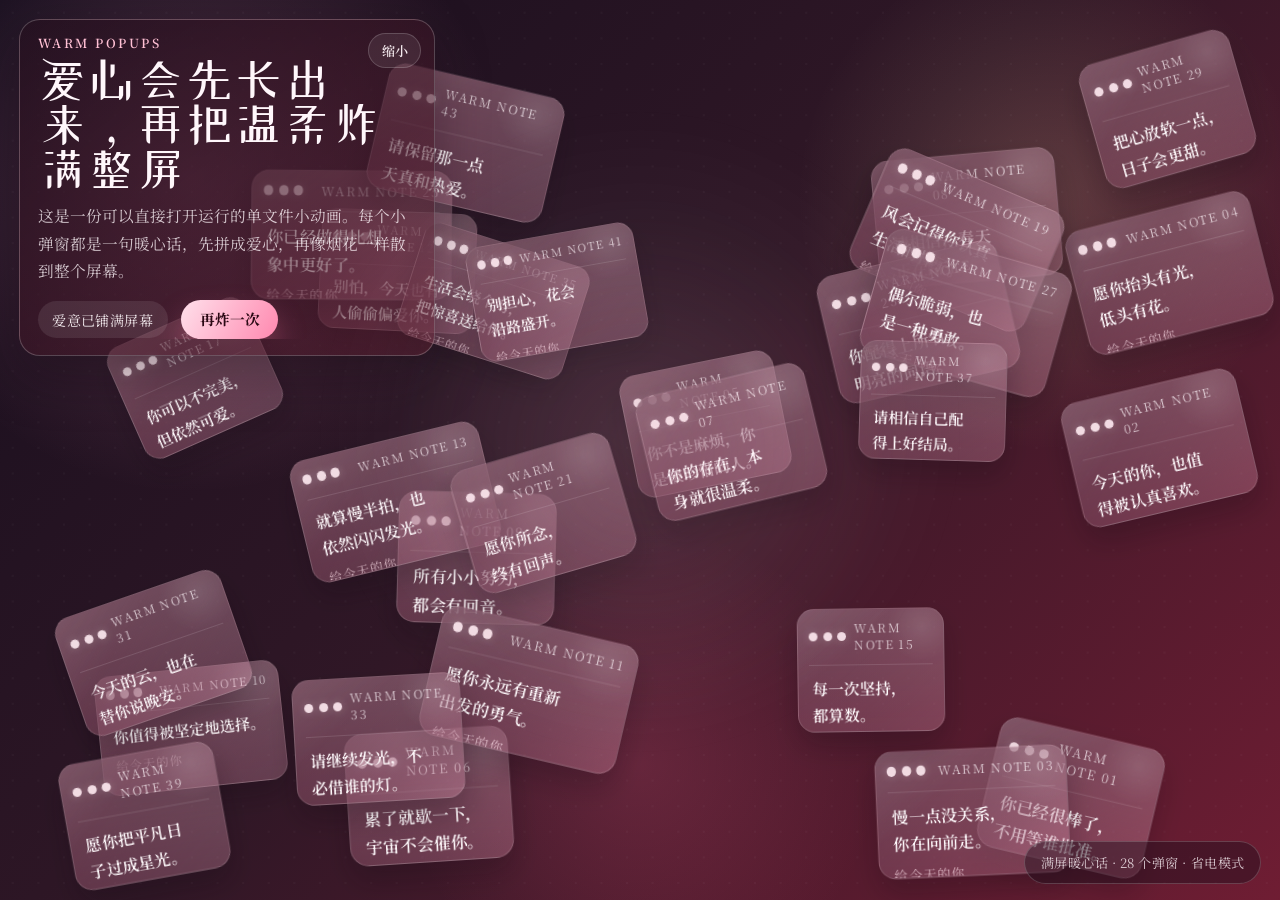
==== heart_popups.html @ 32b4eff0 "first commit" ====
<!DOCTYPE html>
<html lang="zh-CN">
<head>
  <meta charset="UTF-8">
  <meta name="viewport" content="width=device-width, initial-scale=1.0">
  <title>爱心弹窗烟花</title>
  <link rel="preconnect" href="https://fonts.googleapis.com">
  <link rel="preconnect" href="https://fonts.gstatic.com" crossorigin>
  <link href="https://fonts.googleapis.com/css2?family=Noto+Serif+SC:wght@400;600;700&family=ZCOOL+XiaoWei&display=swap" rel="stylesheet">
  <style>
    :root {
      --bg-1: #150e1d;
      --bg-2: #301726;
      --bg-3: #6f1d33;
      --ink: #fff7fb;
      --soft-ink: rgba(255, 247, 251, 0.78);
      --glass: rgba(255, 245, 249, 0.14);
      --glass-strong: rgba(255, 237, 244, 0.22);
      --line: rgba(255, 255, 255, 0.24);
      --accent: #ff6b95;
      --accent-2: #ffc0d4;
      --shadow: rgba(17, 7, 17, 0.45);
    }

    * {
      box-sizing: border-box;
    }

    html,
    body {
      width: 100%;
      height: 100%;
      margin: 0;
      overflow: hidden;
      color: var(--ink);
      background:
        radial-gradient(circle at 15% 20%, rgba(255, 152, 191, 0.24), transparent 24%),
        radial-gradient(circle at 82% 22%, rgba(255, 214, 165, 0.18), transparent 20%),
        radial-gradient(circle at 50% 85%, rgba(255, 97, 139, 0.18), transparent 24%),
        linear-gradient(135deg, var(--bg-1), var(--bg-2) 48%, var(--bg-3));
      font-family: "Noto Serif SC", serif;
    }

    body::before,
    body::after {
      content: "";
      position: fixed;
      inset: 0;
      pointer-events: none;
    }

    body::before {
      background:
        radial-gradient(circle at center, rgba(255, 255, 255, 0.09) 0 0.08rem, transparent 0.09rem) 0 0 / 1.6rem 1.6rem;
      opacity: 0.3;
      mix-blend-mode: screen;
    }

    body::after {
      background:
        radial-gradient(circle at 50% 48%, rgba(255, 255, 255, 0.15), transparent 42%),
        radial-gradient(circle at 50% 52%, rgba(255, 126, 164, 0.13), transparent 32%);
      filter: blur(24px);
      opacity: 0.85;
    }

    body.perf-lite::after {
      filter: blur(16px);
      opacity: 0.72;
    }

    body.perf-low::after {
      filter: blur(10px);
      opacity: 0.54;
    }

    .stage {
      position: relative;
      width: 100vw;
      height: 100vh;
      isolation: isolate;
      overflow: hidden;
    }

    .hud {
      position: fixed;
      top: 1.2rem;
      left: 1.2rem;
      z-index: 9000;
      width: min(26rem, calc(100vw - 2.4rem));
      padding: 1rem 1rem 1rem 1.1rem;
      border: 1px solid rgba(255, 255, 255, 0.22);
      border-radius: 1.3rem;
      background: linear-gradient(145deg, rgba(37, 16, 31, 0.72), rgba(95, 28, 46, 0.46));
      box-shadow: 0 1.2rem 3.2rem rgba(14, 6, 15, 0.34);
      backdrop-filter: blur(22px);
      transition:
        width 260ms ease,
        padding 260ms ease,
        border-radius 260ms ease,
        background 260ms ease,
        box-shadow 260ms ease;
    }

    .hud.is-collapsed {
      width: min(16.5rem, calc(100vw - 2.4rem));
      padding: 0.9rem 3.5rem 0.9rem 1rem;
      border-radius: 1rem;
      background: linear-gradient(145deg, rgba(37, 16, 31, 0.82), rgba(77, 27, 56, 0.58));
      box-shadow: 0 0.85rem 2rem rgba(14, 6, 15, 0.28);
    }

    body.perf-lite .hud,
    body.perf-lite .legend {
      backdrop-filter: blur(10px);
    }

    body.perf-low .hud,
    body.perf-low .legend {
      backdrop-filter: none;
    }

    .eyebrow {
      margin: 0;
      color: var(--accent-2);
      font: 600 0.78rem/1.2 "Noto Serif SC", serif;
      letter-spacing: 0.2em;
      text-transform: uppercase;
    }

    .title {
      margin: 0.35rem 0 0;
      font: 400 clamp(1.9rem, 4vw, 3rem)/0.94 "ZCOOL XiaoWei", serif;
      transition: font-size 220ms ease, line-height 220ms ease, margin 220ms ease;
    }

    .hud.is-collapsed .title {
      margin-top: 0.24rem;
      font-size: clamp(1.08rem, 2.6vw, 1.4rem);
      line-height: 1.08;
    }

    .subtitle {
      margin: 0.65rem 0 0;
      color: var(--soft-ink);
      font-size: 0.98rem;
      line-height: 1.75;
      transition: opacity 220ms ease, max-height 220ms ease, margin 220ms ease;
    }

    .toolbar {
      display: flex;
      align-items: center;
      gap: 0.85rem;
      margin-top: 0.95rem;
      flex-wrap: wrap;
      transition: opacity 220ms ease, max-height 220ms ease, margin 220ms ease;
      max-height: 8rem;
    }

    .hud-copy {
      overflow: hidden;
    }

    .hud.is-collapsed .subtitle,
    .hud.is-collapsed .toolbar {
      opacity: 0;
      max-height: 0;
      margin-top: 0;
      pointer-events: none;
    }

    .status-pill {
      padding: 0.55rem 0.9rem;
      border-radius: 999px;
      background: rgba(255, 255, 255, 0.09);
      color: rgba(255, 248, 251, 0.92);
      font-size: 0.88rem;
      letter-spacing: 0.03em;
    }

    .replay {
      border: 0;
      border-radius: 999px;
      padding: 0.76rem 1.15rem;
      color: #2b0914;
      background: linear-gradient(120deg, #ffe0eb, #ff88af);
      font: 700 0.92rem/1 "Noto Serif SC", serif;
      cursor: pointer;
      box-shadow: 0 1rem 1.8rem rgba(255, 120, 165, 0.34);
      transition: transform 180ms ease, box-shadow 180ms ease;
    }

    .replay:hover {
      transform: translateY(-1px) scale(1.01);
      box-shadow: 0 1.15rem 2rem rgba(255, 120, 165, 0.42);
    }

    .hud-toggle {
      position: absolute;
      top: 0.8rem;
      right: 0.8rem;
      display: inline-flex;
      align-items: center;
      justify-content: center;
      min-width: 2.5rem;
      height: 2.2rem;
      padding: 0 0.78rem;
      border: 1px solid rgba(255, 255, 255, 0.18);
      border-radius: 999px;
      color: rgba(255, 246, 250, 0.94);
      background: rgba(255, 255, 255, 0.08);
      font: 600 0.82rem/1 "Noto Serif SC", serif;
      cursor: pointer;
      transition: transform 180ms ease, background 180ms ease, border-color 180ms ease;
    }

    .hud-toggle:hover {
      transform: translateY(-1px);
      background: rgba(255, 255, 255, 0.13);
      border-color: rgba(255, 255, 255, 0.28);
    }

    .legend {
      position: fixed;
      right: 1.2rem;
      bottom: 1rem;
      z-index: 9000;
      padding: 0.7rem 0.95rem;
      border-radius: 999px;
      background: rgba(37, 16, 31, 0.48);
      border: 1px solid rgba(255, 255, 255, 0.18);
      color: rgba(255, 247, 251, 0.78);
      font-size: 0.82rem;
      letter-spacing: 0.04em;
      backdrop-filter: blur(16px);
    }

    .popup {
      --x: 0px;
      --y: 0px;
      --scale: 0.4;
      --rotate: 0deg;
      position: fixed;
      top: 0;
      left: 0;
      width: var(--w);
      height: var(--h, 8.6rem);
      padding: 0.65rem 0.7rem 0.8rem;
      border-radius: 1.1rem;
      border: 1px solid rgba(255, 255, 255, 0.2);
      background:
        linear-gradient(180deg, rgba(255, 255, 255, 0.18), rgba(255, 239, 245, 0.09)),
        linear-gradient(135deg, rgba(84, 29, 52, 0.88), rgba(255, 138, 178, 0.18));
      box-shadow: 0 1rem 2.3rem var(--shadow);
      opacity: 0;
      transform: translate3d(var(--x), var(--y), 0) scale(var(--scale)) rotate(var(--rotate));
      transition:
        transform 900ms cubic-bezier(0.19, 1, 0.22, 1),
        opacity 340ms ease,
        box-shadow 220ms ease;
      overflow: hidden;
      user-select: none;
      pointer-events: none;
      will-change: transform, opacity;
      contain: layout paint style;
    }

    body.perf-lite .popup {
      box-shadow: 0 0.8rem 1.65rem rgba(17, 7, 17, 0.28);
    }

    body.perf-low .popup {
      box-shadow: 0 0.55rem 1.05rem rgba(17, 7, 17, 0.22);
      border-color: rgba(255, 255, 255, 0.14);
    }

    .popup::before {
      content: "";
      position: absolute;
      inset: 0;
      background:
        linear-gradient(140deg, rgba(255, 255, 255, 0.16), transparent 35%),
        radial-gradient(circle at 85% 15%, rgba(255, 255, 255, 0.2), transparent 22%);
      pointer-events: none;
    }

    body.perf-low .popup::before {
      opacity: 0.52;
    }

    .popup.is-visible {
      opacity: 1;
    }

    .popup.is-heart {
      box-shadow:
        0 1rem 2.3rem rgba(17, 7, 17, 0.34),
        0 0 1.3rem rgba(255, 112, 156, 0.32);
    }

    body.perf-lite .popup.is-heart,
    body.perf-low .popup.is-heart {
      box-shadow: 0 0.85rem 1.55rem rgba(17, 7, 17, 0.26);
    }

    .popup.is-exploded {
      box-shadow:
        0 1.2rem 2.8rem rgba(17, 7, 17, 0.42),
        0 0 1.1rem rgba(255, 219, 230, 0.16);
    }

    body.perf-lite .popup.is-exploded,
    body.perf-low .popup.is-exploded {
      box-shadow: 0 0.9rem 1.7rem rgba(17, 7, 17, 0.24);
    }

    .popup.floating {
      animation: hover-drift 5.8s ease-in-out infinite;
      animation-delay: var(--delay, 0s);
    }

    body.perf-low .popup.floating {
      animation: none;
    }

    .popup-header {
      display: flex;
      align-items: center;
      justify-content: space-between;
      gap: 0.5rem;
      position: relative;
      z-index: 1;
      padding-bottom: 0.5rem;
    }

    .window-dots {
      display: inline-flex;
      align-items: center;
      gap: 0.32rem;
    }

    .window-dots span {
      width: 0.58rem;
      height: 0.58rem;
      border-radius: 999px;
      background: rgba(255, 236, 242, 0.9);
      box-shadow: 0 0 0.55rem rgba(255, 255, 255, 0.22);
    }

    .window-tag {
      color: rgba(255, 247, 251, 0.72);
      font-size: 0.76rem;
      letter-spacing: 0.12em;
      text-transform: uppercase;
    }

    .popup-body {
      position: relative;
      z-index: 1;
      margin-top: 0.25rem;
      padding: 0.65rem 0.2rem 0.18rem;
      border-top: 1px solid rgba(255, 255, 255, 0.12);
    }

    .popup-message {
      margin: 0;
      color: #fffafc;
      font: 600 1rem/1.68 "Noto Serif SC", serif;
      text-wrap: balance;
      display: -webkit-box;
      overflow: hidden;
      -webkit-box-orient: vertical;
      -webkit-line-clamp: 3;
    }

    .popup-sign {
      margin: 0.65rem 0 0;
      color: rgba(255, 226, 236, 0.72);
      font: 400 0.8rem/1 "Noto Serif SC", serif;
      letter-spacing: 0.08em;
    }

    .spark {
      position: fixed;
      top: 0;
      left: 0;
      z-index: 8500;
      color: rgba(255, 226, 236, 0.92);
      font: 400 1rem/1 "ZCOOL XiaoWei", serif;
      text-shadow: 0 0 0.9rem rgba(255, 138, 178, 0.48);
      pointer-events: none;
      animation: spark-fly 1.65s cubic-bezier(0.16, 1, 0.3, 1) forwards;
    }

    body.perf-low .spark {
      text-shadow: none;
    }

    @keyframes hover-drift {
      0%,
      100% {
        translate: 0 0;
      }
      50% {
        translate: 0 -0.45rem;
      }
    }

    @media (prefers-reduced-motion: reduce) {
      .popup,
      .spark,
      .replay {
        transition-duration: 0ms !important;
        animation-duration: 0ms !important;
      }
    }

    @keyframes spark-fly {
      0% {
        transform: translate3d(0, 0, 0) scale(0.55);
        opacity: 0;
      }
      12% {
        opacity: 1;
      }
      100% {
        transform: translate3d(var(--dx), var(--dy), 0) scale(1.3);
        opacity: 0;
      }
    }

    @media (max-width: 720px) {
      .hud {
        top: 0.9rem;
        left: 0.9rem;
        width: calc(100vw - 1.8rem);
      }

      .legend {
        right: 0.8rem;
        bottom: 0.8rem;
        max-width: calc(100vw - 1.6rem);
        text-align: center;
      }
    }
  </style>
</head>
<body>
  <main class="stage" id="stage">
    <section class="hud">
      <button class="hud-toggle" id="hud-toggle" type="button" aria-expanded="true">缩小</button>
      <div class="hud-copy">
        <p class="eyebrow">Warm Popups</p>
        <h1 class="title">爱心会先长出来，再把温柔炸满整屏</h1>
        <p class="subtitle">
          这是一份可以直接打开运行的单文件小动画。每个小弹窗都是一句暖心话，先拼成爱心，再像烟花一样散到整个屏幕。
        </p>
        <div class="toolbar">
          <span class="status-pill" id="status">正在酝酿心意...</span>
          <button class="replay" id="replay" type="button">再炸一次</button>
        </div>
      </div>
    </section>
    <div class="legend" id="counter">准备中</div>
  </main>

  <script>
    const warmMessages = [
      "你已经很棒了，不用等谁批准。",
      "今天的你，也值得被认真喜欢。",
      "慢一点没关系，你在向前走。",
      "愿你抬头有光，低头有花。",
      "你不是麻烦，你是被珍惜的人。",
      "累了就歇一下，宇宙不会催你。",
      "你的存在，本身就很温柔。",
      "请相信，春天正在路上。",
      "所有小小努力，都会有回音。",
      "你值得被坚定地选择。",
      "愿你永远有重新出发的勇气。",
      "别怕，今天也有人偷偷偏爱你。",
      "就算慢半拍，也依然闪闪发光。",
      "你不是孤单一人，我在这边。",
      "每一次坚持，都算数。",
      "愿你心里住着一片柔软海洋。",
      "你可以不完美，但依然可爱。",
      "请把今天，也过成礼物。",
      "风会记得你认真生活的样子。",
      "你眼里的光，真的很好看。",
      "愿你所念，终有回声。",
      "有些答案，会在安静里长出来。",
      "你配得上所有明亮的词语。",
      "请先照顾好自己，再去照亮别人。",
      "你已经做得比想象中更好了。",
      "愿你被世界温柔接住。",
      "偶尔脆弱，也是一种勇敢。",
      "别急，你的好消息正在派送。",
      "把心放软一点，日子会更甜。",
      "你值得拥有松弛又自在的幸福。",
      "今天的云，也在替你说晚安。",
      "总会有人奔向你，带着真心。",
      "请继续发光，不必借谁的灯。",
      "愿你一想起自己，就充满底气。",
      "生活会绕个弯，把惊喜送给你。",
      "你很珍贵，不需要证明。",
      "请相信自己配得上好结局。",
      "你所有的认真，都很动人。",
      "愿你把平凡日子过成星光。",
      "你的温柔，会被世界看见。",
      "别担心，花会沿路盛开。",
      "你熬过的夜，终会换来晨光。",
      "请保留那一点天真和热爱。",
      "你值得一切柔软的拥抱。",
      "即使下雨，心里也能种太阳。",
      "愿你每天都有一点点好运气。",
      "往前走吧，路会慢慢亮起来。",
      "有我替你收集今天的温柔。",
      "你值得所有不慌不忙的爱。",
      "每个认真生活的人，都在发亮。",
      "愿你的心事，最后都变成甜的。",
      "请把自己放在重要的位置。",
      "你不是一个人，你一直被惦记。",
      "愿你所到之处，都有花开。",
      "今天也请对自己温柔一点。",
      "你会被懂得，也会被偏爱。",
      "那些沉默的努力，都在发芽。",
      "好事会来，而且会来的刚刚好。",
      "记得开心，因为你真的很可爱。"
    ];

    const state = {
      timers: [],
      popups: [],
      cycle: 0,
      profile: null
    };

    const stage = document.getElementById("stage");
    const hud = document.querySelector(".hud");
    const hudToggle = document.getElementById("hud-toggle");
    const statusText = document.getElementById("status");
    const counter = document.getElementById("counter");
    const replayButton = document.getElementById("replay");
    const HUD_STORAGE_KEY = "heart-popups-hud-collapsed";

    function schedule(fn, delay) {
      const timer = window.setTimeout(fn, delay);
      state.timers.push(timer);
      return timer;
    }

    function clearScheduled() {
      state.timers.forEach((timer) => window.clearTimeout(timer));
      state.timers.length = 0;
    }

    function randomBetween(min, max) {
      return min + Math.random() * (max - min);
    }

    function clamp(value, min, max) {
      return Math.min(max, Math.max(min, value));
    }

    function syncHudToggle() {
      const collapsed = hud.classList.contains("is-collapsed");
      hudToggle.textContent = collapsed ? "展开" : "缩小";
      hudToggle.setAttribute("aria-expanded", String(!collapsed));
      hudToggle.setAttribute("aria-label", collapsed ? "展开说明面板" : "缩小说明面板");
    }

    function shouldFloat() {
      return Math.random() < state.profile.floatRatio;
    }

    function getPerformanceProfile() {
      const reducedMotion = window.matchMedia("(prefers-reduced-motion: reduce)").matches;
      const saveData = navigator.connection && navigator.connection.saveData;
      const cores = navigator.hardwareConcurrency || 4;
      const memory = navigator.deviceMemory || 4;
      const isCompactViewport = window.innerWidth < 900 || window.innerHeight < 700;

      if (reducedMotion || saveData || cores <= 2 || memory <= 2) {
        return {
          mode: "low",
          label: "省电模式",
          heartDivisor: 120000,
          heartMin: 12,
          heartMax: 18,
          totalDivisor: 42000,
          totalMin: 28,
          totalMax: 42,
          heartStep: 132,
          explodeStep: 32,
          extraStep: 56,
          spawnDelay: 260,
          heartSparkEvery: 0,
          heartSparkCount: 0,
          centerSparkCount: 8,
          widthMin: 150,
          widthMax: 196,
          popupHeight: 126,
          floatRatio: 0
        };
      }

      if (isCompactViewport || cores <= 4 || memory <= 4) {
        return {
          mode: "lite",
          label: "流畅模式",
          heartDivisor: 88000,
          heartMin: 16,
          heartMax: 26,
          totalDivisor: 30000,
          totalMin: 40,
          totalMax: 68,
          heartStep: 112,
          explodeStep: 24,
          extraStep: 44,
          spawnDelay: 240,
          heartSparkEvery: 8,
          heartSparkCount: 3,
          centerSparkCount: 14,
          widthMin: 158,
          widthMax: 214,
          popupHeight: 132,
          floatRatio: 0.42
        };
      }

      return {
        mode: "high",
        label: "标准模式",
        heartDivisor: 70000,
        heartMin: 20,
        heartMax: 34,
        totalDivisor: 24500,
        totalMin: 54,
        totalMax: 92,
        heartStep: 96,
        explodeStep: 18,
        extraStep: 38,
        spawnDelay: 220,
        heartSparkEvery: 6,
        heartSparkCount: 4,
        centerSparkCount: 18,
        widthMin: 168,
        widthMax: window.innerWidth < 760 ? 212 : 234,
        popupHeight: window.innerWidth < 760 ? 132 : 138,
        floatRatio: 0.72
      };
    }

    function applyPerformanceProfile() {
      state.profile = getPerformanceProfile();
      document.body.classList.remove("perf-high", "perf-lite", "perf-low");
      document.body.classList.add(`perf-${state.profile.mode}`);
    }

    function heartPoint(angle) {
      const x = 16 * Math.pow(Math.sin(angle), 3);
      const y = 13 * Math.cos(angle) - 5 * Math.cos(2 * angle) - 2 * Math.cos(3 * angle) - Math.cos(4 * angle);
      return { x, y };
    }

    function heartTargets(count) {
      const width = window.innerWidth;
      const height = window.innerHeight;
      const centerX = width / 2;
      const centerY = height * 0.5;
      const scaleFactor = state.profile.mode === "low" ? 0.0165 : width < 760 ? 0.018 : 0.021;
      const scale = Math.min(width, height) * scaleFactor;
      const points = [];

      for (let index = 0; index < count; index += 1) {
        const angle = (Math.PI * 2 * index) / count;
        const point = heartPoint(angle);
        const jitter = width < 760 ? 3 : 5;
        points.push({
          x: centerX + point.x * scale + randomBetween(-jitter, jitter),
          y: centerY - point.y * scale + randomBetween(-jitter, jitter)
        });
      }

      return points;
    }

    function safePosition(boxWidth, boxHeight) {
      const margin = window.innerWidth < 760 ? 10 : 16;
      return {
        x: randomBetween(margin, window.innerWidth - boxWidth - margin),
        y: randomBetween(margin, window.innerHeight - boxHeight - margin)
      };
    }

    function centerPosition(boxWidth, boxHeight) {
      return {
        x: window.innerWidth / 2 - boxWidth / 2,
        y: window.innerHeight / 2 - boxHeight / 2
      };
    }

    function spawnSparkBurst(centerX, centerY, count) {
      if (count <= 0) {
        return;
      }

      const fragment = document.createDocumentFragment();

      for (let index = 0; index < count; index += 1) {
        const spark = document.createElement("span");
        spark.className = "spark";
        spark.textContent = index % 3 === 0 ? "❤" : index % 2 === 0 ? "✦" : "♡";
        spark.style.left = `${centerX}px`;
        spark.style.top = `${centerY}px`;
        const distance = state.profile.mode === "low" ? 110 : state.profile.mode === "lite" ? 150 : 180;
        spark.style.setProperty("--dx", `${randomBetween(-distance, distance)}px`);
        spark.style.setProperty("--dy", `${randomBetween(-distance, distance)}px`);
        spark.style.fontSize = `${randomBetween(0.85, 1.45)}rem`;
        fragment.appendChild(spark);
        spark.addEventListener("animationend", () => spark.remove(), { once: true });
      }

      stage.appendChild(fragment);
    }

    function destroyAllPopups() {
      clearScheduled();
      stage.querySelectorAll(".popup, .spark").forEach((node) => node.remove());
      state.popups.length = 0;
    }

    function applyMotion(record, targetX, targetY, scale, rotate) {
      record.x = targetX;
      record.y = targetY;
      record.element.style.setProperty("--x", `${Math.round(targetX)}px`);
      record.element.style.setProperty("--y", `${Math.round(targetY)}px`);
      record.element.style.setProperty("--scale", `${scale}`);
      record.element.style.setProperty("--rotate", `${rotate}deg`);
    }

    function makePopup(message, index, startAtCenter = true) {
      const popup = document.createElement("article");
      const width = Math.round(randomBetween(state.profile.widthMin, state.profile.widthMax));
      const height = state.profile.popupHeight;
      popup.className = "popup";
      popup.style.setProperty("--w", `${width}px`);
      popup.style.setProperty("--h", `${height}px`);
      popup.style.setProperty("--delay", `${randomBetween(0, 2.8)}s`);
      popup.innerHTML = `
        <header class="popup-header">
          <div class="window-dots">
            <span></span>
            <span></span>
            <span></span>
          </div>
          <div class="window-tag">Warm Note ${String(index + 1).padStart(2, "0")}</div>
        </header>
        <div class="popup-body">
          <p class="popup-message">${message}</p>
          <p class="popup-sign">给今天的你</p>
        </div>
      `;
      stage.appendChild(popup);

      const start = startAtCenter ? centerPosition(width, height) : safePosition(width, height);
      popup.style.setProperty("--x", `${Math.round(start.x)}px`);
      popup.style.setProperty("--y", `${Math.round(start.y)}px`);

      const record = {
        element: popup,
        width,
        height,
        x: start.x,
        y: start.y
      };

      requestAnimationFrame(() => popup.classList.add("is-visible"));
      state.popups.push(record);
      return record;
    }

    function buildHeartPhase(cycle) {
      const area = window.innerWidth * window.innerHeight;
      const heartCount = clamp(
        Math.round(area / state.profile.heartDivisor),
        state.profile.heartMin,
        state.profile.heartMax
      );
      const targets = heartTargets(heartCount);

      statusText.textContent = "正在拼爱心...";
      counter.textContent = `爱心弹窗就位中 · ${heartCount} 句 · ${state.profile.label}`;

      targets.forEach((target, index) => {
        schedule(() => {
          if (cycle !== state.cycle) {
            return;
          }

          const message = warmMessages[index % warmMessages.length];
          const record = makePopup(message, index);
          record.element.classList.add("is-heart");
          applyMotion(
            record,
            target.x - record.width / 2,
            target.y - record.height / 2,
            1,
            randomBetween(-7, 7)
          );

          if (state.profile.heartSparkEvery > 0 && index % state.profile.heartSparkEvery === 0) {
            spawnSparkBurst(target.x, target.y, state.profile.heartSparkCount);
          }

          if (index === targets.length - 1) {
            schedule(() => explodePhase(cycle), 1450);
          }
        }, index * state.profile.heartStep);
      });
    }

    function explodePhase(cycle) {
      if (cycle !== state.cycle) {
        return;
      }

      statusText.textContent = "炸开啦，整屏都是偏爱...";
      const area = window.innerWidth * window.innerHeight;
      const totalCount = clamp(
        Math.round(area / state.profile.totalDivisor),
        state.profile.totalMin,
        state.profile.totalMax
      );
      counter.textContent = `满屏暖心话 · ${totalCount} 个弹窗 · ${state.profile.label}`;

      const centerX = window.innerWidth / 2;
      const centerY = window.innerHeight / 2;
      spawnSparkBurst(centerX, centerY, state.profile.centerSparkCount);

      state.popups.forEach((record, index) => {
        schedule(() => {
          if (cycle !== state.cycle) {
            return;
          }

          const target = safePosition(record.width, record.height);
          record.element.classList.remove("is-heart");
          record.element.classList.add("is-exploded");
          if (shouldFloat()) {
            record.element.classList.add("floating");
          }
          applyMotion(record, target.x, target.y, randomBetween(0.95, 1.08), randomBetween(-18, 18));
        }, index * state.profile.explodeStep);
      });

      const extrasNeeded = Math.max(0, totalCount - state.popups.length);
      for (let index = 0; index < extrasNeeded; index += 1) {
        schedule(() => {
          if (cycle !== state.cycle) {
            return;
          }

          const messageIndex = (state.popups.length + index) % warmMessages.length;
          const record = makePopup(warmMessages[messageIndex], state.popups.length + index);
          record.element.classList.add("is-exploded");
          const target = safePosition(record.width, record.height);
          applyMotion(record, record.x, record.y, 0.22, randomBetween(-24, 24));

          requestAnimationFrame(() => {
            requestAnimationFrame(() => {
              if (shouldFloat()) {
                record.element.classList.add("floating");
              }
              applyMotion(record, target.x, target.y, randomBetween(0.88, 1.05), randomBetween(-24, 24));
            });
          });
        }, state.profile.spawnDelay + index * state.profile.extraStep);
      }

      schedule(() => {
        if (cycle === state.cycle) {
          statusText.textContent = "爱意已铺满屏幕";
        }
      }, Math.min(2200 + extrasNeeded * state.profile.extraStep, 5200));
    }

    function runShow() {
      state.cycle += 1;
      applyPerformanceProfile();
      destroyAllPopups();
      statusText.textContent = "正在酝酿心意...";
      counter.textContent = `准备中 · ${state.profile.label}`;
      buildHeartPhase(state.cycle);
    }

    hudToggle.addEventListener("click", () => {
      hud.classList.toggle("is-collapsed");
      syncHudToggle();
      try {
        window.localStorage.setItem(HUD_STORAGE_KEY, hud.classList.contains("is-collapsed") ? "1" : "0");
      } catch (error) {
        console.debug("Skipping HUD preference persistence.", error);
      }
    });

    replayButton.addEventListener("click", runShow);

    let resizeTimer = 0;
    window.addEventListener("resize", () => {
      window.clearTimeout(resizeTimer);
      resizeTimer = window.setTimeout(runShow, 220);
    });

    try {
      if (window.localStorage.getItem(HUD_STORAGE_KEY) === "1") {
        hud.classList.add("is-collapsed");
      }
    } catch (error) {
      console.debug("Skipping HUD preference restore.", error);
    }

    syncHudToggle();
    runShow();
  </script>
</body>
</html>
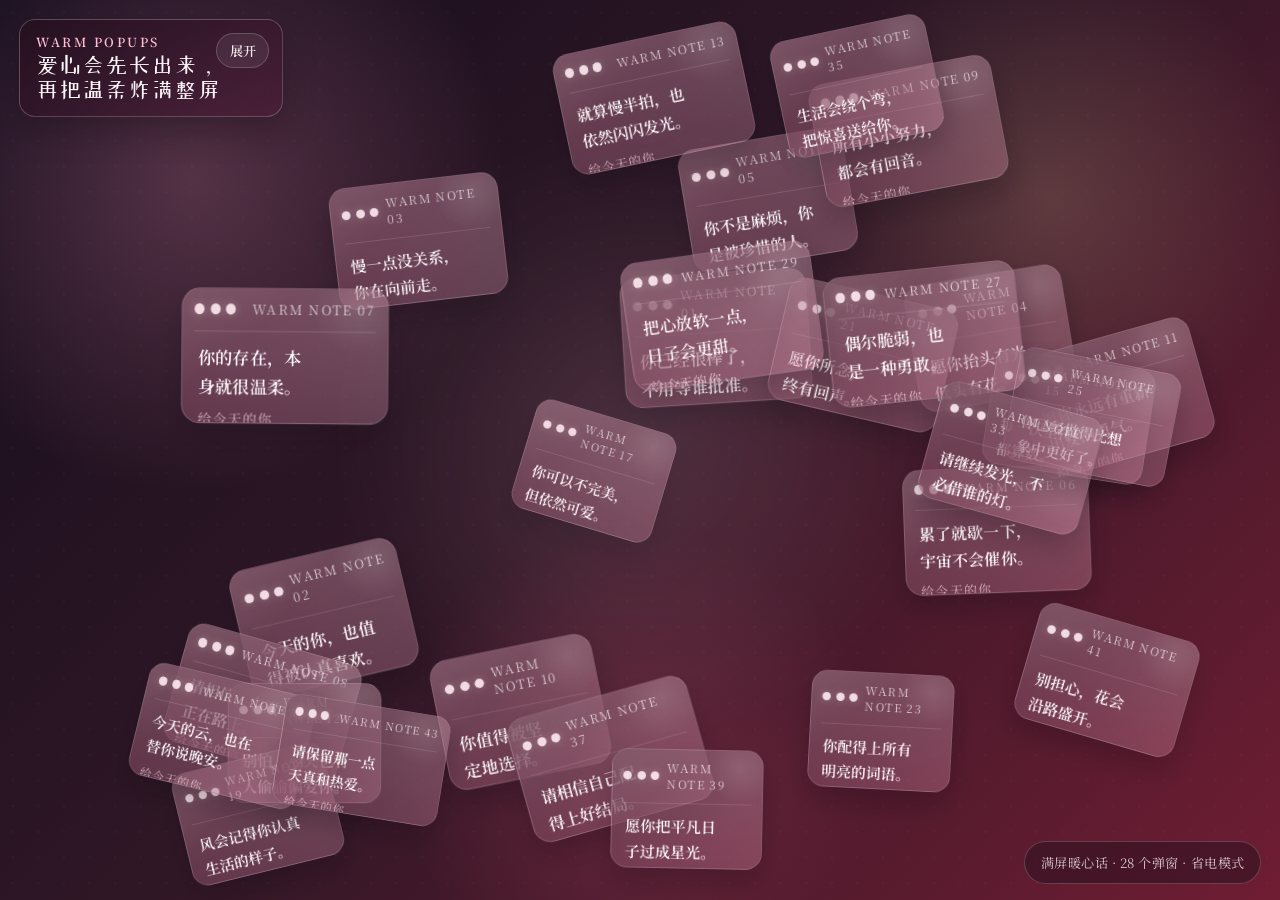
==== commit c22628d5: "Default HUD to collapsed" ====
--- a/heart_popups.html
+++ b/heart_popups.html
@@ -448,8 +448,8 @@
 </head>
 <body>
   <main class="stage" id="stage">
-    <section class="hud">
-      <button class="hud-toggle" id="hud-toggle" type="button" aria-expanded="true">缩小</button>
+    <section class="hud is-collapsed">
+      <button class="hud-toggle" id="hud-toggle" type="button" aria-expanded="false">展开</button>
       <div class="hud-copy">
         <p class="eyebrow">Warm Popups</p>
         <h1 class="title">爱心会先长出来，再把温柔炸满整屏</h1>
@@ -913,7 +913,8 @@
     });
 
     try {
-      if (window.localStorage.getItem(HUD_STORAGE_KEY) === "1") {
+      const storedHudState = window.localStorage.getItem(HUD_STORAGE_KEY);
+      if (storedHudState === null || storedHudState === "1") {
         hud.classList.add("is-collapsed");
       }
     } catch (error) {
